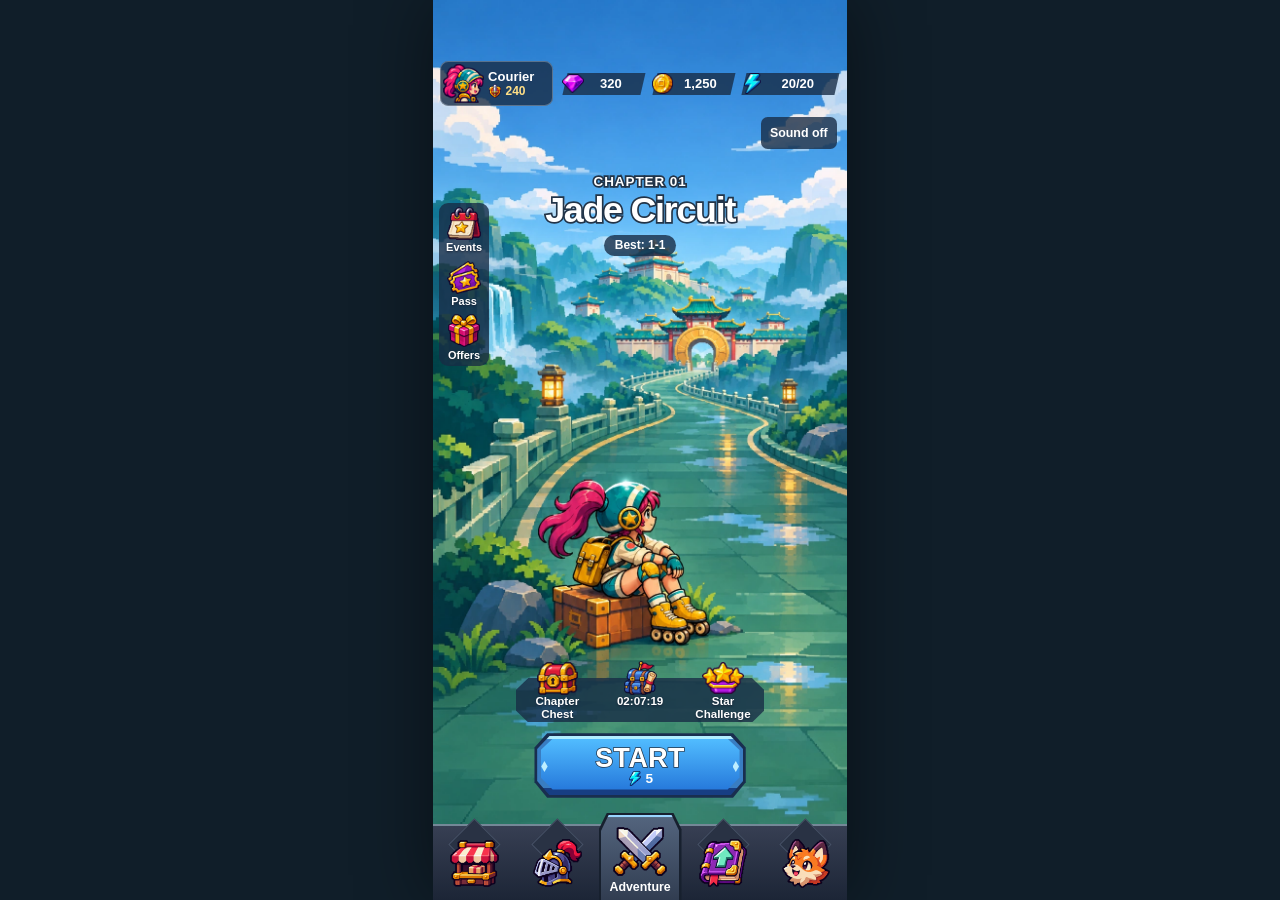
==== game/home.html @ 8923bd0d "Publish playable Jade Circuit prototype" ====
<!doctype html>
<html lang="en">
<head>
  <meta charset="utf-8">
  <meta name="viewport" content="width=device-width, initial-scale=1, viewport-fit=cover">
  <meta name="theme-color" content="#307eb8">
  <title>Jade Circuit · Adventure</title>
  <link rel="stylesheet" href="styles/frame.css">
  <link rel="stylesheet" href="styles/home.css">
  <link rel="stylesheet" href="styles/equipment.css">
  <link rel="stylesheet" href="styles/talents.css">
  <script defer src="src/audio.js" data-music="pynchon"></script>
  <script defer src="src/gear.js"></script>
  <script defer src="src/combat/combat.js"></script>
  <script defer src="src/talents.js"></script>
  <script defer src="src/loadout.js"></script>
  <script defer src="src/equipment-page.js"></script>
  <script defer src="src/home.js"></script>
</head>
<body>
  <main class="game-frame cabinet">
    <section id="adventure" class="lobby" aria-labelledby="world-name">
      <video class="lobby-wind" data-src="assets/rally/rain-circuit-wind.mp4" muted loop playsinline preload="none" aria-hidden="true"></video>
      <header class="wallet">
        <a class="identity" href="#courier" aria-label="Courier profile, power 240">
          <img src="assets/rally/portrait.webp" alt="">
          <span>Courier<small><img src="assets/rally/power.webp" alt=""><b data-power>240</b></small></span>
        </a>
        <span class="counter"><img src="assets/rally/gem.webp" alt="Gems">320</span>
        <span class="counter"><img src="assets/rally/coin.webp" alt="Gold"><b data-balance="gold"></b></span>
        <span class="counter"><img src="assets/rally/energy.webp" alt="Energy">20/20</span>
      </header>
      <button type="button" class="lobby-sound" data-sound-toggle aria-label="Game sound" aria-pressed="true">Sound on</button>
      <div class="chapter">
        <span>CHAPTER 01</span>
        <h1 id="world-name" tabindex="-1">Jade Circuit</h1>
        <a href="#encounters" aria-label="Best stage 1-1, view encounters">Best: 1-1</a>
      </div>
      <div class="shortcuts" aria-label="Chapter shortcuts">
        <button type="button" disabled><img src="assets/rally/event.webp" alt="">Events</button>
        <button type="button" disabled><img src="assets/rally/pass.webp" alt="">Pass</button>
        <button type="button" disabled><img src="assets/rally/gift.webp" alt="">Offers</button>
      </div>
      <div class="departure">
        <div class="rewards">
          <button type="button" disabled><img src="assets/rally/chest.webp" alt="">Chapter<br>Chest</button>
          <button type="button" disabled aria-label="Expedition, 2 hours 7 minutes 19 seconds"><img src="assets/rally/expedition.webp" alt="">02:07:19</button>
          <button type="button" disabled><img src="assets/rally/star-challenge.webp" alt="">Star<br>Challenge</button>
        </div>
        <a class="start rally-start" href="index.html" aria-label="Start run, energy cost 5">
          <span>START</span><small><img src="assets/rally/energy.webp" alt="">5</small>
        </a>
      </div>
    </section>
    <section id="equipment" class="equipment" aria-labelledby="gear-heading" hidden>
      <div class="gear-scene">
        <div class="gear-courier"><img src="assets/equipment/viaduct.jpg" alt="Roller Courier on the Jade Circuit viaduct"></div>
        <header class="gear-heading">
          <a class="gear-back" href="#adventure" aria-label="Back to Adventure">‹</a>
          <h1 id="gear-heading" tabindex="-1">Equipment</h1>
        </header>
        <div class="gear-stage">
          <div class="gear-slots" id="gear-left"></div>
          <div class="gear-slots" id="gear-right"></div>
        </div>
        <div id="gear-stats" class="gear-stats" aria-label="Starting stats"></div>
      </div>
      <div class="gear-bag">
        <div class="bag-header"><h2>Inventory <small id="bag-count"></small></h2>
          <button id="show-merge" class="gear-action" type="button">Merge</button>
        </div>
        <div class="gear-scroll">
          <div id="gear-list" aria-label="Spare equipment"></div>
        </div>
        <p id="gear-message" role="status"></p>
      </div>
      <div id="power-popup" popover="manual" aria-hidden="true">
        <img src="assets/rally/power.webp" alt=""><strong id="power-total"></strong><b id="power-delta"></b>
      </div>
        <dialog id="gear-dialog" aria-labelledby="detail-title">
          <header><h2 id="detail-title"></h2><button class="gear-close" type="button" aria-label="Close">×</button></header>
          <div id="detail-content"></div>
          <button class="gear-action" id="detail-action" type="button"></button>
        </dialog>
    </section>
    <section id="courier" class="sheet" aria-labelledby="courier-name" hidden>
      <a class="back" href="#adventure">‹ Adventure</a>
      <img src="assets/rally/portrait.webp" alt="">
      <h1 id="courier-name" tabindex="-1">Roller Courier</h1>
      <dl class="stats">
        <div><dt>Starting HP</dt><dd data-stat="hp"></dd></div>
        <div><dt>Attack</dt><dd data-stat="attack"></dd></div>
        <div><dt>Starting coins</dt><dd data-stat="reserve"></dd></div>
        <div><dt>Coins per round</dt><dd data-stat="regen"></dd></div>
      </dl>
    </section>
    <section id="encounters" class="sheet" aria-labelledby="route-name" hidden>
      <a class="back" href="#adventure">‹ Adventure</a>
      <small>CHAPTER 01 / JADE CIRCUIT</small>
      <h1 id="route-name" tabindex="-1">Encounters</h1>
      <div id="enemies"></div>
      <p>Your health, shield, coins and tray carry through all ten stages.</p>
      <a class="start sheet-link" href="index.html">Start run</a>
    </section>
    <section id="talents" class="lobby talents" aria-labelledby="talents-name" hidden>
      <h1 id="talents-name" tabindex="-1">Talents</h1>
      <ul id="talent-list" aria-label="Permanent talents"></ul>
      <div class="talent-result" role="status" aria-live="polite" aria-atomic="true">
        <img id="result-icon" alt="">
        <div><strong id="draw-title"></strong><small id="draw-effect"></small></div>
      </div>
      <div class="talent-action">
        <button id="talent-draw" class="rally-start" type="button"><span>DRAW TALENT</span><small id="draw-price"></small></button>
        <small id="draw-message" role="status"></small>
      </div>
    </section>
    <nav class="dock" aria-label="Game navigation">
      <button type="button" disabled aria-label="Shop"><img src="assets/rally/shop.webp" alt=""></button>
      <a href="#equipment" aria-label="Equipment"><img src="assets/rally/gear.webp" alt=""><span hidden>Equipment</span></a>
      <a href="#adventure" aria-current="page" aria-label="Adventure"><img src="assets/rally/adventure.webp" alt=""><span>Adventure</span></a>
      <a href="#talents" aria-label="Talents"><img src="assets/rally/upgrades.webp" alt=""><span hidden>Talents</span></a>
      <button type="button" disabled aria-label="Pets"><img src="assets/rally/pets.webp" alt=""></button>
    </nav>
  </main>
  <noscript>Enable JavaScript to browse the lobby, or <a href="index.html">open the run</a>.</noscript>
</body>
</html>
---- game/styles/frame.css ----
body {
  --usable-height: calc(100vh - env(safe-area-inset-top) - env(safe-area-inset-bottom));
  display: grid;
  grid-template: minmax(0, 1fr) / minmax(0, 1fr);
  place-items: center;
  box-sizing: border-box;
  height: 100vh;
  margin: 0;
  padding: env(safe-area-inset-top) env(safe-area-inset-right) env(safe-area-inset-bottom) env(safe-area-inset-left);
}

@supports (height: 100dvh) {
  body {
    --usable-height: calc(100dvh - env(safe-area-inset-top) - env(safe-area-inset-bottom));
    height: 100dvh;
  }
}

.game-frame {
  position: relative;
  --cabinet-ratio: 440 / 956;
  width: min(100%, calc(var(--usable-height) * var(--cabinet-ratio)), 495px);
  aspect-ratio: var(--cabinet-ratio);
}
---- game/styles/home.css ----
:root {
  color-scheme: dark;
  font-family: "Trebuchet MS", Arial, sans-serif;
  color: white;
  background: #101e29;
}
* { box-sizing: border-box; }
button, a { font: inherit; color: inherit; }
a { text-decoration: none; }
button { border: 0; padding: 0; }
button:disabled { color: inherit; opacity: 1; -webkit-text-fill-color: currentColor; }
a:focus-visible, summary:focus-visible { outline: 3px solid #ffea89; outline-offset: -3px; }
[hidden] { display: none !important; }
.cabinet {
  --dock-height: max(8.4%, 14cqw);
  container-type: inline-size;
  box-shadow: 0 0 70px #0007;
  background: #244b60;
}
.lobby {
  --panel: #172c45c9;
  --cut: polygon(6% 0,94% 0,100% 22%,100% 76%,94% 100%,6% 100%,0 76%,0 22%);
  position: relative;
  height: 100%;
  isolation: isolate;
  overflow: hidden;
  background: #559cad url('../assets/rally/rain-circuit.webp') center / 100% 100% no-repeat;
  font-weight: 800;
}
.lobby-wind {
  position: absolute; inset: 0; z-index: -1;
  width: 100%; height: 100%; object-fit: fill;
  opacity: 0; pointer-events: none;
}
.lobby-wind.is-playing { opacity: 1; }
@media (prefers-reduced-motion: reduce) {
  .lobby-wind { display: none; }
}
.lobby img { display: block; object-fit: contain; }
.wallet {
  position: absolute; left: 1.8%; right: 2.4%; top: 6.8%;
  display: grid; grid-template-columns: 1.45fr 1fr 1fr 1.2fr; align-items: center; gap: 3%;
  font-size: 3.15cqw;
}
.identity {
  display: flex; align-items: center; gap: 1cqw; min-height: 10.8cqw;
  padding: .3cqw .5cqw; border-radius: 2cqw; background: var(--panel); box-shadow: inset 0 0 0 1px #ffffff45;
}
.identity > img { width: 10cqw; height: 10cqw; }
.identity small, .rally-start small { display: flex; align-items: center; gap: .8cqw; }
.identity small { color: #ffdf86; font-size: 2.9cqw; }
.identity small img { width: 3.4cqw; height: 3.4cqw; }
.counter {
  position: relative; isolation: isolate; display: flex; align-items: center; justify-content: center;
  padding-left: 3.4cqw; min-height: 5.2cqw; font-variant-numeric: tabular-nums; white-space: nowrap;
}
.counter::before { content: ""; position: absolute; inset: 0; z-index: -1; background: var(--panel); transform: skewX(-13deg); }
.counter img { position: absolute; left: -.6cqw; width: 5.2cqw; height: 5.2cqw; }
.lobby-sound {
  position: absolute; top: 13%; right: 2.5%; min-height: 32px; padding: 0 2.2cqw;
  border-radius: 1.6cqw; background: var(--panel); font-size: 3cqw; cursor: pointer;
}
.lobby-sound:focus-visible { outline: 2px solid #ffea89; }
.chapter { position: absolute; top: 19.1%; inset-inline: 13%; text-align: center; }
.chapter > span, .chapter h1, .rally-start > span {
  paint-order: stroke fill; -webkit-text-stroke: .8cqw #223448;
}
.chapter > span { font-size: 3.25cqw; letter-spacing: .07em; }
.chapter h1 { margin: .6cqw 0 1.1cqw; font-size: 8.65cqw; line-height: 1.05; letter-spacing: -.035em; }
.chapter a { display: inline-grid; place-items: center; min-height: 5.2cqw; padding: .35cqw 2.5cqw; background: var(--panel); border-radius: 4cqw; font-size: 2.9cqw; }
.shortcuts {
  position: absolute; top: 22.6%; left: 1.5%; width: 12%; padding: .8cqw 0 1.2cqw;
  display: grid; gap: 1.8cqw; background: var(--panel); border-radius: 2.2cqw;
}
.shortcuts button, .rewards button { display: grid; justify-items: center; align-content: start; background: transparent; text-shadow: 0 1px 2px #192436; }
.shortcuts button { font-size: 2.65cqw; gap: .3cqw; }
.shortcuts img { width: 8.4cqw; height: 8cqw; }
.departure {
  position: absolute; bottom: calc(var(--dock-height) + 2.95%);
  inset-inline: 0; display: grid; justify-items: center; gap: 2.6cqw;
}
.rewards { display: flex; position: relative; isolation: isolate; width: 60%; justify-content: space-around; align-items: start; padding-bottom: .7cqw; }
.rewards::before {
  content: ""; position: absolute; inset: 28% 0 0; z-index: -1; background: var(--panel);
  clip-path: polygon(5% 0,95% 0,100% 27%,100% 73%,95% 100%,5% 100%,0 73%,0 27%);
}
.rewards button { width: 31%; font-size: 2.8cqw; line-height: 1.04; }
.rewards img { width: 10cqw; height: 8.4cqw; }
.rally-start {
  width: 51%; height: 15.6cqw; display: grid; align-content: center; justify-items: center;
  position: relative; isolation: isolate; clip-path: var(--cut); background: #192e4f;
}
.rally-start::before, .rally-start::after { content: ""; position: absolute; clip-path: var(--cut); z-index: -1; }
.rally-start::before { inset: .65cqw; background: linear-gradient(#b1eeff 0 5%,#397dc2 6% 88%,#173e83 89%); }
.rally-start::after { inset: 1.35cqw 1.5cqw 2cqw; background: linear-gradient(#51bcff,#2679db); }
.rally-start:focus-visible::after { background: #1868b8; box-shadow: inset 0 0 0 3px #ffea89; }
.rally-start > span { font: 900 6.45cqw/1 Arial,sans-serif; -webkit-text-stroke-width: .35cqw; letter-spacing: .02em; }
.rally-start > span::before, .rally-start > span::after {
  content: ""; position: absolute; top: 43%; width: 1.55cqw; height: 2.65cqw; background: #bdeeff;
  clip-path: polygon(50% 0,100% 50%,50% 100%,0 50%);
}
.rally-start > span::before { left: 3.2%; }
.rally-start > span::after { right: 3.2%; }
.rally-start small { font-size: 3.3cqw; }
.rally-start img { width: 3.6cqw; height: 3.6cqw; }
.rally-start:active { transform: translateY(2px); }
.dock {
  position: absolute; bottom: 0; width: 100%; height: var(--dock-height);
  display: flex;
  border-top: 2px solid #748897; background: linear-gradient(#373f53,#1c2536);
}
.dock > * { position: relative; flex: 1; display: grid; justify-items: center; align-content: center; background: transparent; }
.dock img { display: block; object-fit: contain; width: 11.8cqw; height: 11.8cqw; }
.dock > :not([aria-current])::before {
  content: ""; position: absolute; width: 8.4cqw; height: 8.4cqw; background: #293244;
  border: 1px solid #465166; transform: rotate(45deg);
}
.dock img { position: relative; }
.dock [aria-current] {
  margin-top: -3.35cqw; padding-top: 1.5cqw; isolation: isolate; background: #17202e;
  clip-path: polygon(10% 0,90% 0,100% 19%,100% 100%,0 100%,0 19%);
}
.dock [aria-current]::before {
  content: ""; position: absolute; inset: .55cqw .55cqw 0; z-index: -1; clip-path: inherit;
  background: linear-gradient(#99d5ff 0 2%,#53647d 3%,#313d51);
}
.dock [aria-current] img { width: 13cqw; height: 13cqw; }
.dock span { margin-top: .5cqw; font-size: 3cqw; font-weight: 800; }
.sheet { height: 100%; overflow: auto; padding: 20px 6%; background: linear-gradient(#294c62,#122a3b); }
.sheet > img { display: block; width: 24%; margin-top: 8%; }
.sheet small { display: block; color: #b9dfed; }
.sheet h1 { font-size: clamp(24px,8cqw,40px); margin: .4em 0; }
.back, .sheet-link, summary { display: block; padding: 13px 0; font-weight: bold; }
.back { margin-bottom: 4%; color: #c6eaff; }
.sheet-link { width: fit-content; color: #ffdb89; }
.stats { display: grid; grid-template-columns: 1fr 1fr; gap: 16px; }
.stats dt { font-size: .85rem; color: #bbd8e8; }
.stats dd { margin: .15em 0; font-size: 1.4rem; font-weight: bold; }
.sheet p { line-height: 1.5; }
details, .enemy { border-bottom: 1px solid #74a4bc55; }
summary { cursor: pointer; }
.enemy { display: flex; align-items: center; gap: 1rem; padding: 1rem 0; }
.enemy img { width: 25%; }
.enemy strong { display: block; margin: .3em 0; }
.enemy span { font-size: .9rem; }
---- game/styles/equipment.css ----
.equipment {
  --navy: #101f42;
  --ice: #8bdfff;
  --cut: polygon(7% 0, 93% 0, 100% 50%, 93% 100%, 7% 100%, 0 50%);
  display: grid;
  grid-template-rows: minmax(0, 47%) minmax(0, 1fr);
  height: 100%;
  padding-bottom: calc(var(--dock-height) + 1.3cqw);
  color: #f4f9ff;
  background: var(--navy);
}
.equipment h1, .equipment h2, .equipment p { margin: 0; }
.gear-scene {
  position: relative;
  isolation: isolate;
  display: grid;
  grid-template-rows: auto minmax(0, 1fr) auto;
  gap: 1.8cqw;
  padding: 2.5cqw 7.8cqw 2.3cqw;
  background: #55b8ce;
}
.gear-courier, .gear-courier img { position: absolute; inset: 0; width: 100%; height: 100%; }
.gear-courier { z-index: -1; overflow: hidden; }
.gear-courier img { object-fit: cover; }
.gear-heading { display: flex; justify-content: center; }
.gear-heading h1 {
  position: relative;
  isolation: isolate;
  display: grid;
  place-items: center;
  width: 60%;
  height: 9.4cqw;
  clip-path: var(--cut);
  background: #0b325a;
  color: white;
  font: 900 5.9cqw/1 "Trebuchet MS", sans-serif;
  text-shadow: 0 .45cqw #102641, 0 0 .6cqw #102641;
}
.gear-heading h1::before, .gear-heading h1::after {
  content: ""; position: absolute; z-index: -1; clip-path: var(--cut);
}
.gear-heading h1::before { inset: .55cqw; background: linear-gradient(#75d9ff, #2a88d1 58%, #ffcb52 90%); }
.gear-heading h1::after {
  inset: .95cqw 1.3cqw;
  background: conic-gradient(from 45deg,#ffcf48 0 25%,#ffac24 0 50%,#fff1a3 0 75%,#ffda55 0)
    left 3% center / 2.2cqw 2.2cqw no-repeat,
    linear-gradient(#2984c9, #104779 60%, #16304f);
}
.gear-back {
  position: absolute; top: 2.5cqw; left: 2.5cqw;
  display: grid; place-items: center; width: max(34px,8cqw); height: max(34px,8cqw);
  background: #143452d9; border-radius: 50%; color: white; font: 800 6cqw/1 Arial,sans-serif;
}
.gear-stage { min-height: 0; padding-block: 1cqw; display: flex; align-items: center; justify-content: space-between; }
.gear-slots { display: grid; gap: 1.2cqw; width: 17cqw; }
.gear-tile, .merge-chip, .item-summary {
  --edge: #b9c7dc; --rim: #73859f; --face: #374762; --deep: #202d46;
}
.tier-2 { --edge: #b6ef91; --rim: #72b65f; --face: #316047; --deep: #193b37; }
.tier-3 { --edge: #8bedff; --rim: #40a7e4; --face: #165c89; --deep: #123558; }
.gear-tile {
  position: relative; display: grid; place-items: center; isolation: isolate;
  min-width: 0; width: 100%; aspect-ratio: 1; padding: .6cqw; cursor: pointer;
  border: .6cqw solid var(--edge); border-radius: 1.8cqw;
  background: radial-gradient(ellipse at bottom right, var(--face), var(--deep) 90%);
  box-shadow: inset 0 0 0 1px var(--rim), 0 .4cqw .3cqw #071632aa;
}
.gear-icon { display: block; object-fit: contain; width: 94%; height: 94%; min-height: 0; filter: drop-shadow(0 .3cqw .2cqw #08132290); }
.gear-tile small, #bag-count {
  position: absolute; width: 1px; height: 1px; margin: -1px; clip-path: inset(50%); overflow: hidden;
}
.gear-slots .gear-tile {
  border-color: #e0b4ff; background: radial-gradient(at bottom right, #572b75, #291b43);
  box-shadow: inset 0 0 0 2px #9266ad, 0 0 0 .45cqw #222347, 0 .35cqw 1.3cqw #502968;
}
.gear-slots [data-slot="Armor"], .gear-slots [data-slot="Boots"] {
  border-color: #8af9ff; background: radial-gradient(at bottom right, #116276, #113249);
  box-shadow: inset 0 0 0 2px #409dae, 0 0 0 .45cqw #173047, 0 .35cqw 1.3cqw #145966;
}
.gear-slots .gear-tile::after {
  content: "✦"; position: absolute; top: -.9cqw; right: -.4cqw; color: #fff9a0;
  text-shadow: 0 1px 2px #725412; font-size: 3.7cqw;
}
.gear-slots .tier-0 { border-color: #afc7d1; background: #233e50db; box-shadow: inset 0 0 0 1px #8095a5, 0 .4cqw .3cqw #0b2c3e99; }
.gear-slots .tier-0 .gear-icon { opacity: .42; filter: grayscale(.6); }
.gear-slots .tier-0::after { content: "+"; right: .5cqw; top: -.1cqw; color: white; font-weight: 900; }
.gear-stats {
  display: flex; align-items: center; justify-content: space-evenly; min-height: 6.5cqw;
  background: #092a43ee; clip-path: polygon(3% 0,97% 0,100% 50%,97% 100%,3% 100%,0 50%);
}
.gear-stats span { display: flex; align-items: center; gap: 1cqw; font-weight: 900; white-space: nowrap; }
.gear-stats small { font-size: max(11px, 3.1cqw); }
.gear-stats strong { font-size: max(13px, 3.7cqw); font-variant-numeric: tabular-nums; }
.gear-stats span::before { content: ""; display: block; width: 4.5cqw; height: 4.5cqw; background: center / contain no-repeat; }
.gear-stats [data-stat-icon="HP"]::before { content: "♥"; color: #ff5369; height: auto; font: bold 5.2cqw/1 Arial,sans-serif; }
.gear-stats [data-stat-icon="ATK"]::before { background-image: url('../assets/equipment/blade.png'); }
.gear-stats [data-stat-icon="Shield"]::before { background-image: url('../assets/equipment/stat-shield.png'); }
.gear-bag {
  display: flex; flex-direction: column; min-height: 0; overflow: hidden;
  border: 1px solid #506090; border-radius: 4cqw 4cqw 2.5cqw 2.5cqw;
  background: linear-gradient(135deg,#1b2c56,#112246 65%); box-shadow: inset 0 0 0 .7cqw #293c66;
}
.bag-header { display: flex; align-items: center; gap: 1.6cqw; padding: 2.2cqw 2.6cqw; }
.bag-header::after { content: ""; flex: 1; order: 1; height: .4cqw; background: #5974ac; }
.bag-header h2 {
  position: relative; isolation: isolate; padding: 1.6cqw 5.2cqw; font-size: 4.8cqw;
  line-height: 1.1; clip-path: var(--cut); background: #718dc5;
}
.bag-header h2::before {
  content: ""; position: absolute; inset: .4cqw .55cqw; z-index: -1;
  clip-path: inherit; background: linear-gradient(#1f3359,#132544);
}
.gear-action {
  border: 2px solid #8ee5ff; border-bottom-color: #297dc5; border-radius: 2cqw;
  padding: 0 5cqw; min-height: max(38px, 8.2cqw);
  color: white; background: linear-gradient(#51ceff,#079be9 55%,#0772c1);
  font-weight: 900; font-size: max(15px, 4cqw); text-shadow: 0 1px 2px #103756;
  box-shadow: inset 0 1px #d1f9ff, 0 .45cqw #071835; cursor: pointer;
}
#show-merge {
  order: 2; position: relative; isolation: isolate; width: 30cqw; border: 0;
  clip-path: var(--cut); background: linear-gradient(#c7f7ff,#44c4ff 72%,#2665af);
  font-size: max(16px,4.6cqw);
}
#show-merge::before {
  content: ""; position: absolute; inset: .7cqw .85cqw; z-index: -1;
  clip-path: inherit; background: linear-gradient(#28c6ff,#079ce9 55%,#0874c3);
}
#show-merge:focus-visible::before { background: #155b9c; box-shadow: inset 0 0 0 3px #ffe389; }
.gear-scroll { flex: 1; min-height: 0; overflow-y: auto; scrollbar-width: thin; padding: 1cqw 5.2cqw 3cqw; }
#gear-list { display: grid; grid-template-columns: repeat(5,minmax(0,1fr)); gap: 2cqw; }
#gear-list>p { grid-column: 1/-1; }
#gear-message { flex: none; color: #c7f5ee; font-size: max(11px,2.8cqw); }
#gear-message:not(:empty) { padding: .4cqw 5.2cqw 1.7cqw; }
.equipment :is(button,select,a):focus-visible { outline: 3px solid #ffe389; outline-offset: 1px; }
#gear-dialog {
  width: min(89vw,390px); max-height: 90dvh; padding: 20px; border: 2px solid #658dc4; border-radius: 14px;
  background: linear-gradient(145deg,#20385c,#101f3a); color: #f4f9ff; box-shadow: 0 14px 70px #041022da;
}
#gear-dialog::backdrop { background: #071728bc; }
#gear-dialog header { display: flex; align-items: center; justify-content: space-between; gap: 10px; margin-bottom: 14px; }
#gear-dialog h2 { font-size: 24px; }
.gear-close { width: 40px; height: 40px; border-radius: 8px; background: #29476a; font-size: 24px; cursor: pointer; }
#gear-dialog select { width: 100%; padding: 10px; color: #f1fcfa; background: #223951; border: 1px solid #7596b7; border-radius: 5px; font: inherit; }
#detail-content p { margin: 12px 0; line-height: 1.4; }
#detail-action { width: 100%; margin-top: 6px; }
.item-summary,.merge-chip { display: flex; align-items: center; gap: 12px; color: var(--edge); }
.item-summary .gear-icon,.merge-chip .gear-icon { width: 60px; height: 60px; padding: 3px; background: var(--face); border: 2px solid var(--edge); border-radius: 8px; }
.merge-preview { display: flex; justify-content: center; align-items: center; gap: 24px; margin: 16px 0; }
.merge-chip { flex-direction: column; gap: 4px; }
.effect-line { color: #bcf1dd; }

/* The item card follows the tapped-item panel in Dicero's equipment sequence. */
#gear-dialog.item-panel {
  width: min(92vw, 385px); padding: 0 0 16px; border: 2px solid #506689;
  color: #173454; background: #c3edf4; box-shadow: 0 9px 0 #111f38, 0 16px 55px #071327a8;
}
.item-panel header { padding: 10px 14px; background: linear-gradient(110deg,#556588,#7d87a7); color: white; }
.item-panel h2 { text-shadow: 0 2px #344261; }
.item-panel .gear-close { color: white; }
.item-panel #detail-content { padding: 0 14px; }
.item-panel .item-summary { margin: 10px 0 14px; align-items: stretch; }
.item-summary .gear-icon { flex: none; width: 68px; height: 68px; }
.item-identity { flex: 1; padding: 7px 10px; border-radius: 6px; background: #a1cee4; color: #193853; }
.item-identity small,.item-identity strong { display: block; }
.item-identity small { margin-bottom: 4px; font-weight: bold; }
.item-panel h3 { margin: 0; padding: 5px 10px; border-radius: 6px 6px 0 0; background: #475f85; color: white; font-size: 15px; }
.quality-effects { list-style: none; margin: 0 0 14px; padding: 5px; background: #add6e8; border-radius: 0 0 6px 6px; }
.quality-effects li { display: grid; grid-template-columns: 5.3em 1fr; gap: 5px; padding: 7px; font-size: 13px; }
.quality-effects li.current { background: #fff0ac; border-radius: 4px; }
.item-panel #detail-action { display: block; width: min(180px,70%); margin: 12px auto 0; }
#power-popup {
  position: fixed; inset: 36% auto auto 50%; transform: translate(-50%, -50%); margin: 0;
  width: min(75vw,310px); padding: 7px 18px; border: none; pointer-events: none;
  background: linear-gradient(#40362b,#171820 50%,#25212a); color: #ffe586;
  clip-path: polygon(4% 0,96% 0,100% 50%,96% 100%,4% 100%,0 50%);
  font: 900 clamp(19px,5vw,26px)/1.15 "Trebuchet MS",sans-serif; font-variant-numeric: tabular-nums;
  box-shadow: inset 0 2px #e8c16c,inset 0 -2px #c39444;
}
#power-popup:popover-open { display: flex; align-items: center; justify-content: center; gap: 7px; }
#power-popup::before,#power-popup::after { content: "◆"; color: #e4bc63; font-size: 12px; }
#power-popup::before { margin-right: auto; }
#power-popup::after { margin-left: auto; }
#power-popup img { width: 24px; height: 24px; object-fit: contain; }
#power-delta { font-size: .8em; color: #94f286; }
#power-popup[data-direction="down"] #power-delta { color: #ff8b91; }
---- game/styles/talents.css ----
.talents h1:focus { outline: none; }
.talents h1 {
  position: absolute; top: 13.8%; inset-inline: 0; text-align: center; margin: 0;
  font: 900 9cqw/1.15 Arial, sans-serif; letter-spacing: -.035em;
  paint-order: stroke fill; -webkit-text-stroke: .8cqw #1c2c3c;
}
#talent-list {
  position: absolute; inset: 31.5% 4% 30.8%;
  display: grid; grid-template-columns: repeat(2,minmax(0,1fr)); grid-template-rows: repeat(4,minmax(0,1fr));
  gap: 2.2cqw 1.4cqw; margin: 0; padding: 0; list-style: none;
}
.ticket {
  --accent: #53cffa;
  width: 100%; height: 100%; padding: .6cqw 1.1cqw;
  display: grid; grid-template-columns: 41% 1fr; gap: .9cqw; align-items: center;
  position: relative; overflow: hidden; isolation: isolate;
  border: .55cqw solid #a2bcc8; border-radius: 2.3cqw;
  color: white; background: linear-gradient(145deg,#182c40f5,#234159f5);
  box-shadow: inset 0 0 0 .5cqw #192b3c;
  text-shadow: 0 .25cqw .4cqw #112132; cursor: pointer;
}
.ticket::before {
  content: ""; position: absolute; top: .7cqw; bottom: .7cqw; right: 1.8cqw; width: 54%;
  border-block: .8cqw solid var(--accent); transform: skewX(-32deg); z-index: -1;
}
.ticket img { width: 100%; height: 15.5cqw; }
.ticket strong { font-size: 4.05cqw; line-height: 1.05; white-space: nowrap; }
.ticket small { display: block; margin: 1.05cqw auto 0; width: fit-content; min-width: 13cqw; padding: .2cqw 1cqw;
  border: .22cqw solid #a0bdcb; border-radius: 1.6cqw; font-size: 3cqw; background: #142e45; }
.ticket[aria-pressed=true] { border-color: #b7f4ff; box-shadow: inset 0 0 1.3cqw #26bdfa,0 0 1.7cqw #2ceaff; }
.ticket:focus-visible, #talent-draw:focus-visible { outline: .6cqw solid #ffe995; outline-offset: -.85cqw; }
.ticket.strength { --accent: #ffce6c; } .ticket.sturdy { --accent: #ff7281; } .ticket.regen { --accent: #8ad955; }
.ticket.locked {
  --accent: #728b9c; display: grid; grid-template-columns: 1fr; place-items: center;
  color: #c2d3df; background: linear-gradient(135deg,#465a70 16%,#526981 16% 23%,#405466 23% 85%,#50677b 85%);
  font-size: 9cqw; cursor: default; text-shadow: none;
}
.ticket.locked::before { border-block-width: .42cqw; opacity: .55; width: 88%; }
.talent-result {
  position: absolute; inset: 71.6% 8.5% 21%; display: flex; align-items: center; justify-content: center; gap: 3cqw;
  background: #142d43eb; border: .35cqw solid #a3c9d6; border-radius: 2.4cqw;
}
.talent-result img { width: 11.5cqw; height: 11.5cqw; }
.talent-result strong, .talent-result small { display: block; white-space: pre-wrap; }
.talent-result strong { font-size: 4.2cqw; }
.talent-result small { margin-top: .55cqw; font-size: 3.45cqw; }
.talent-action { position: absolute; top: 80.3%; inset-inline: 0; display: grid; justify-items: center; gap: .55cqw; }
#talent-draw { width: 64%; height: 16cqw; cursor: pointer; }
#talent-draw > span { font-size: 5.5cqw; }
#talent-draw:disabled { filter: grayscale(.85); cursor: default; }
#draw-message { font-size: 2.5cqw; line-height: 1.2; padding: .25cqw 1.5cqw; border-radius: 1cqw; background: #183147df; }

.ticket::after {
  content: ""; position: absolute; inset: 0; pointer-events: none;
  background: radial-gradient(circle at left center, #152e39 0 .58cqw, #90aebb .62cqw .82cqw, transparent .87cqw),
              radial-gradient(circle at right center, #152e39 0 .58cqw, #90aebb .62cqw .82cqw, transparent .87cqw);
}
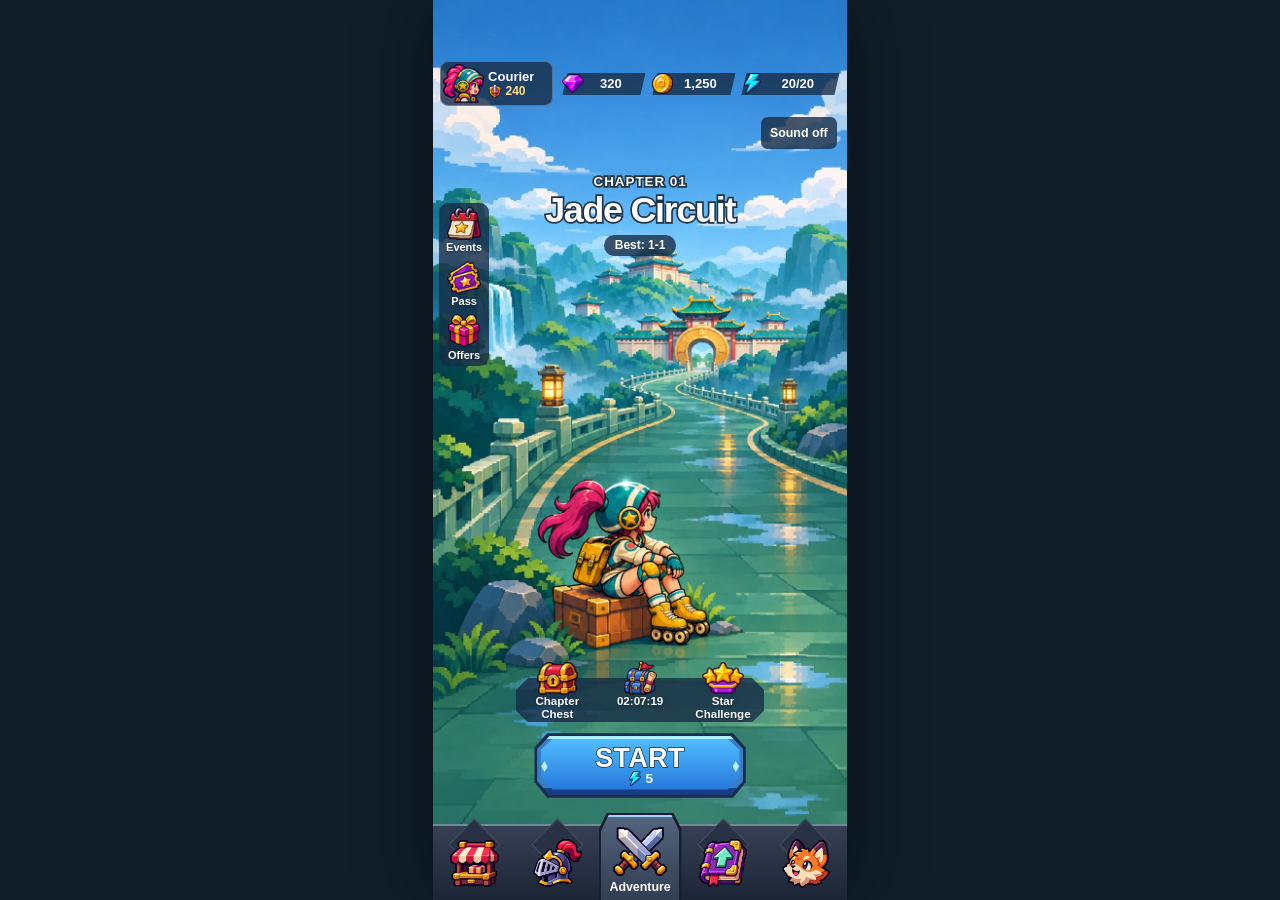
==== commit 137d201c: "Publish between-fight upgrades, circular coin tower and Hail Mary impact" ====
--- a/game/home.html
+++ b/game/home.html
@@ -11,6 +11,7 @@
   <link rel="stylesheet" href="styles/talents.css">
   <script defer src="src/audio.js" data-music="pynchon"></script>
   <script defer src="src/gear.js"></script>
+  <script defer src="src/combat/run-upgrades.js"></script>
   <script defer src="src/combat/combat.js"></script>
   <script defer src="src/talents.js"></script>
   <script defer src="src/loadout.js"></script>
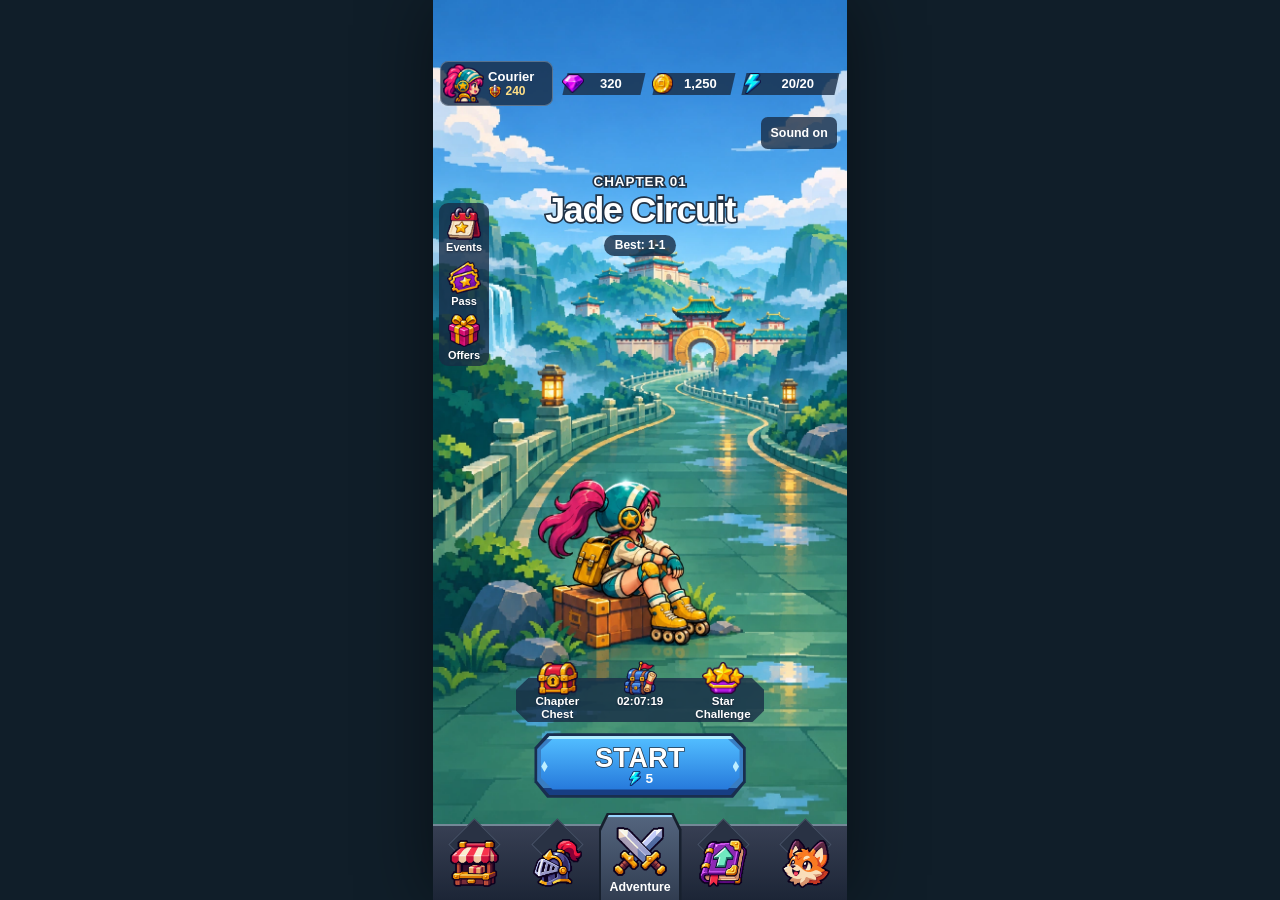
==== commit f787b6a4: "Guide players to merge equipment after their first defeat" ====
--- a/game/home.html
+++ b/game/home.html
@@ -68,12 +68,15 @@
       </div>
       <div class="gear-bag">
         <div class="bag-header"><h2>Inventory <small id="bag-count"></small></h2>
-          <button id="show-merge" class="gear-action" type="button">Merge</button>
+          <span class="merge-entry">
+            <button id="show-merge" class="gear-action" type="button">Merge</button>
+            <span id="merge-finger" aria-hidden="true" hidden>👆</span>
+          </span>
         </div>
+        <p id="gear-message" role="status"></p>
         <div class="gear-scroll">
           <div id="gear-list" aria-label="Spare equipment"></div>
         </div>
-        <p id="gear-message" role="status"></p>
       </div>
       <div id="power-popup" popover="manual" aria-hidden="true">
         <img src="assets/rally/power.webp" alt=""><strong id="power-total"></strong><b id="power-delta"></b>
--- a/game/styles/equipment.css
+++ b/game/styles/equipment.css
@@ -117,8 +117,17 @@
   font-weight: 900; font-size: max(15px, 4cqw); text-shadow: 0 1px 2px #103756;
   box-shadow: inset 0 1px #d1f9ff, 0 .45cqw #071835; cursor: pointer;
 }
+.merge-entry { position: relative; order: 2; }
+#merge-finger {
+  position: absolute; z-index: 2; right: 5%; top: 70%; pointer-events: none;
+  font-family: "Apple Color Emoji", "Segoe UI Emoji", sans-serif; font-size: 8cqw; line-height: 1;
+  transform: rotate(-20deg); filter: drop-shadow(0 .4cqw .3cqw #071835);
+  animation: merge-tap .9s ease-in-out infinite alternate;
+}
+@keyframes merge-tap { to { transform: translateY(-1.4cqw) rotate(-20deg); } }
+@media (prefers-reduced-motion: reduce) { #merge-finger { animation: none; } }
 #show-merge {
-  order: 2; position: relative; isolation: isolate; width: 30cqw; border: 0;
+  position: relative; isolation: isolate; width: 30cqw; border: 0;
   clip-path: var(--cut); background: linear-gradient(#c7f7ff,#44c4ff 72%,#2665af);
   font-size: max(16px,4.6cqw);
 }
